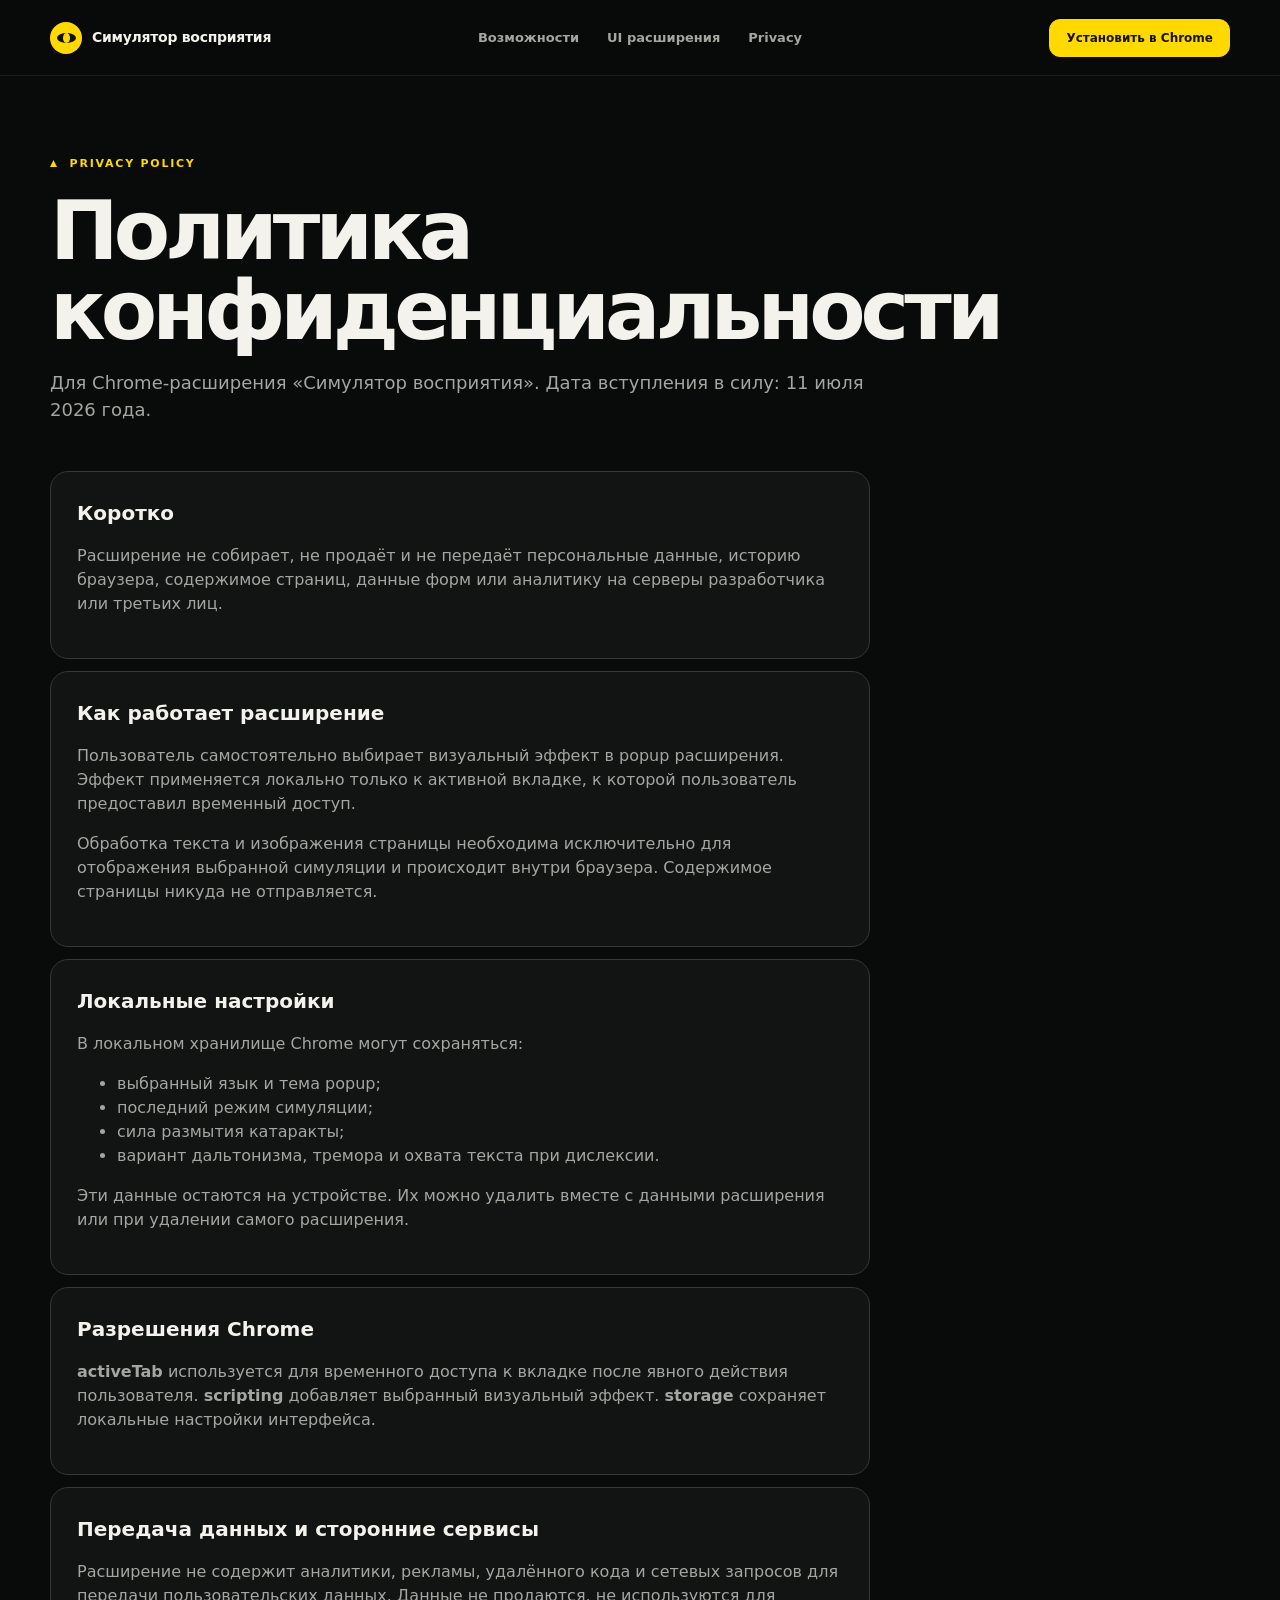
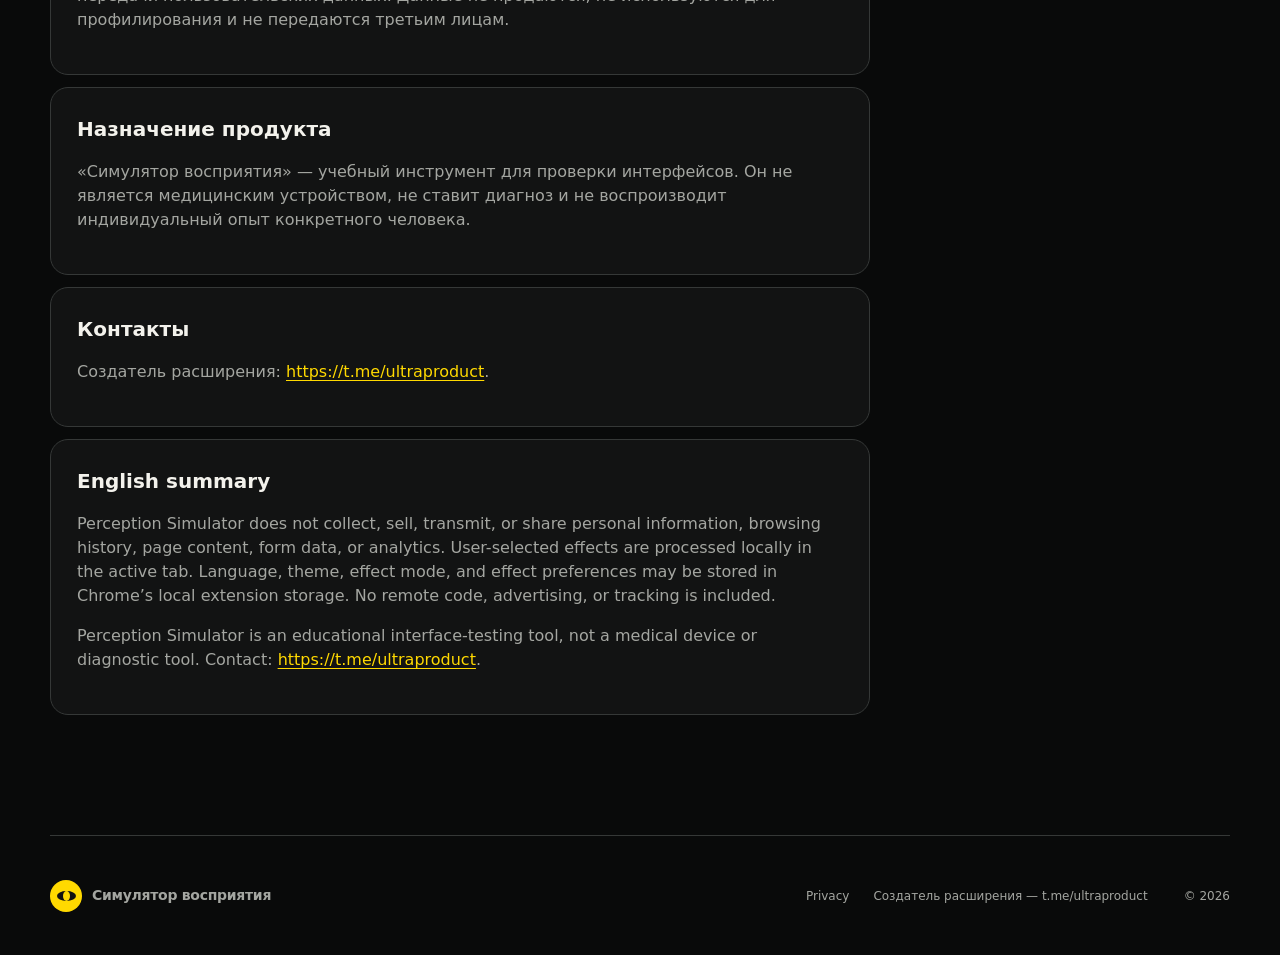
==== privacy.html @ e31cc420 "Add files via upload" ====
<!doctype html>
<html lang="ru">
  <head>
    <meta charset="utf-8">
    <meta name="viewport" content="width=device-width, initial-scale=1">
    <meta name="description" content="Политика конфиденциальности Chrome-расширения «Симулятор восприятия».">
    <meta name="theme-color" content="#0a0b0b">
    <title>Privacy — Симулятор восприятия</title>
    <link rel="stylesheet" href="styles.css">
  </head>
  <body>
    <header class="site-header">
      <a class="brand" href="./" aria-label="Симулятор восприятия — главная">
        <span class="brand-eye" aria-hidden="true"><i></i></span>
        <span>Симулятор восприятия</span>
      </a>
      <nav class="nav" aria-label="Основная навигация">
        <a href="./#features">Возможности</a>
        <a href="./#demo">UI расширения</a>
        <a href="privacy.html" aria-current="page">Privacy</a>
      </nav>
      <a class="button button--small" href="./">Установить в Chrome</a>
    </header>

    <main class="privacy-page section-shell">
      <header class="privacy-hero">
        <p class="kicker"><span></span> PRIVACY POLICY</p>
        <h1>Политика конфиденциальности</h1>
        <p>Для Chrome-расширения «Симулятор восприятия». Дата вступления в силу: 11 июля 2026 года.</p>
      </header>

      <div class="privacy-content">
        <section>
          <h2>Коротко</h2>
          <p>Расширение не собирает, не продаёт и не передаёт персональные данные, историю браузера, содержимое страниц, данные форм или аналитику на серверы разработчика или третьих лиц.</p>
        </section>
        <section>
          <h2>Как работает расширение</h2>
          <p>Пользователь самостоятельно выбирает визуальный эффект в popup расширения. Эффект применяется локально только к активной вкладке, к которой пользователь предоставил временный доступ.</p>
          <p>Обработка текста и изображения страницы необходима исключительно для отображения выбранной симуляции и происходит внутри браузера. Содержимое страницы никуда не отправляется.</p>
        </section>
        <section>
          <h2>Локальные настройки</h2>
          <p>В локальном хранилище Chrome могут сохраняться:</p>
          <ul>
            <li>выбранный язык и тема popup;</li>
            <li>последний режим симуляции;</li>
            <li>сила размытия катаракты;</li>
            <li>вариант дальтонизма, тремора и охвата текста при дислексии.</li>
          </ul>
          <p>Эти данные остаются на устройстве. Их можно удалить вместе с данными расширения или при удалении самого расширения.</p>
        </section>
        <section>
          <h2>Разрешения Chrome</h2>
          <p><strong>activeTab</strong> используется для временного доступа к вкладке после явного действия пользователя. <strong>scripting</strong> добавляет выбранный визуальный эффект. <strong>storage</strong> сохраняет локальные настройки интерфейса.</p>
        </section>
        <section>
          <h2>Передача данных и сторонние сервисы</h2>
          <p>Расширение не содержит аналитики, рекламы, удалённого кода и сетевых запросов для передачи пользовательских данных. Данные не продаются, не используются для профилирования и не передаются третьим лицам.</p>
        </section>
        <section>
          <h2>Назначение продукта</h2>
          <p>«Симулятор восприятия» — учебный инструмент для проверки интерфейсов. Он не является медицинским устройством, не ставит диагноз и не воспроизводит индивидуальный опыт конкретного человека.</p>
        </section>
        <section>
          <h2>Контакты</h2>
          <p>Создатель расширения: <a href="https://t.me/ultraproduct" target="_blank" rel="noopener noreferrer">https://t.me/ultraproduct</a>.</p>
        </section>

        <section lang="en">
          <h2>English summary</h2>
          <p>Perception Simulator does not collect, sell, transmit, or share personal information, browsing history, page content, form data, or analytics. User-selected effects are processed locally in the active tab. Language, theme, effect mode, and effect preferences may be stored in Chrome’s local extension storage. No remote code, advertising, or tracking is included.</p>
          <p>Perception Simulator is an educational interface-testing tool, not a medical device or diagnostic tool. Contact: <a href="https://t.me/ultraproduct" target="_blank" rel="noopener noreferrer">https://t.me/ultraproduct</a>.</p>
        </section>
      </div>
    </main>

    <footer class="footer section-shell">
      <a class="brand" href="./"><span class="brand-eye" aria-hidden="true"><i></i></span><span>Симулятор восприятия</span></a>
      <div class="footer-links">
        <a href="privacy.html">Privacy</a>
        <a href="https://t.me/ultraproduct" target="_blank" rel="noopener noreferrer">Создатель расширения — t.me/ultraproduct</a>
      </div>
      <p>© 2026</p>
    </footer>
  </body>
</html>
---- styles.css ----
:root {
  --bg: #090a0a;
  --surface: #121313;
  --surface-2: #191a1a;
  --border: #353837;
  --text: #f3f2ec;
  --muted: #a4a6a1;
  --yellow: #ffd900;
  --yellow-soft: #29250d;
  --max: 1180px;
}

* { box-sizing: border-box; }
html { scroll-behavior: smooth; }
body { margin: 0; background: var(--bg); color: var(--text); font: 16px/1.5 Inter, ui-sans-serif, system-ui, -apple-system, BlinkMacSystemFont, "Segoe UI", sans-serif; }
a { color: inherit; text-decoration: none; }
button, select, input { font: inherit; }
.section-shell { width: min(calc(100% - 40px), var(--max)); margin-inline: auto; }

.site-header { position: sticky; top: 0; z-index: 20; display: grid; grid-template-columns: 1fr auto 1fr; align-items: center; min-height: 76px; padding: 0 max(20px, calc((100vw - var(--max)) / 2)); border-bottom: 1px solid rgba(255,255,255,.08); background: rgba(9,10,10,.84); -webkit-backdrop-filter: blur(16px); backdrop-filter: blur(16px); }
.brand { display: inline-flex; align-items: center; gap: 10px; width: fit-content; font-size: 14px; font-weight: 800; letter-spacing: -.02em; }
.brand-eye { position: relative; display: grid; width: 32px; height: 32px; place-items: center; border-radius: 50%; background: var(--yellow); }
.brand-eye::before { content: ""; width: 19px; height: 10px; border-radius: 50%; background: #111; }
.brand-eye i { position: absolute; width: 7px; height: 10px; border-radius: 50%; background: var(--yellow); }
.nav { display: flex; gap: 28px; color: var(--muted); font-size: 13px; font-weight: 700; }
.nav a:hover { color: var(--text); }
.site-header > .button { justify-self: end; }

.button { display: inline-flex; min-height: 48px; align-items: center; justify-content: center; gap: 18px; padding: 0 22px; border: 1px solid var(--yellow); border-radius: 11px; background: var(--yellow); color: #181600; font-weight: 850; transition: transform .18s ease, background .18s ease; }
.button:hover { transform: translateY(-2px); }
.button--small { min-height: 38px; padding-inline: 16px; font-size: 12px; }
.button--secondary { border-color: var(--border); background: transparent; color: var(--text); }
.button--secondary:hover { border-color: var(--yellow); }
.kicker { margin: 0; color: var(--yellow); font-size: 11px; font-weight: 850; letter-spacing: .16em; }
.kicker span { display: inline-block; width: 7px; height: 7px; margin-right: 7px; background: currentColor; clip-path: polygon(50% 0, 100% 100%, 0 100%); }

.hero { display: grid; grid-template-columns: 1.02fr .98fr; min-height: 730px; align-items: center; gap: 70px; padding-block: 90px; }
.hero h1 { max-width: 680px; margin: 22px 0 22px; font-size: clamp(48px, 6.2vw, 84px); line-height: .96; letter-spacing: -.065em; }
.hero h1 em { color: var(--yellow); font-style: normal; }
.hero-lead { max-width: 610px; margin: 0; color: var(--muted); font-size: 19px; line-height: 1.58; }
.hero-actions { display: flex; flex-wrap: wrap; gap: 10px; margin-top: 34px; }
.trust-list { display: flex; flex-wrap: wrap; gap: 20px; margin: 24px 0 0; padding: 0; color: var(--muted); font-size: 12px; list-style: none; }
.trust-list li::before { content: "✓"; margin-right: 7px; color: var(--yellow); font-weight: 900; }
.hero-visual { position: relative; min-height: 590px; }
.spotlight { position: absolute; border-radius: 50%; filter: blur(1px); }
.spotlight--one { inset: 9% 4% auto auto; width: 410px; height: 410px; background: var(--yellow); opacity: .92; }
.spotlight--two { inset: auto auto 3% 0; width: 240px; height: 240px; border: 1px solid #4a451d; background: #1c1a0d; }
.mini-popup { position: absolute; top: 50%; left: 50%; width: min(410px, 92%); padding: 22px; border: 1px solid #444746; border-radius: 26px; background: rgba(12,13,13,.96); box-shadow: 0 28px 80px rgba(0,0,0,.48); transform: translate(-50%, -50%) rotate(2deg); }
.mini-top { display: flex; justify-content: space-between; color: var(--yellow); font-size: 9px; font-weight: 850; letter-spacing: .12em; }
.mini-top b { color: var(--muted); letter-spacing: 0; }
.mini-popup h2 { margin: 7px 0 18px; font-size: 23px; }
.mini-mode { display: flex; min-height: 70px; align-items: center; gap: 12px; margin-top: 8px; padding: 10px 14px; border: 1px solid #3c3f3e; border-radius: 17px; }
.mini-mode > span { display: grid; width: 44px; height: 44px; place-items: center; border-radius: 12px; background: #252727; }
.mini-mode div { display: grid; }
.mini-mode small { color: var(--muted); }
.mini-mode i { margin-left: auto; font-style: normal; font-weight: 900; }
.mini-mode.is-active { border-color: var(--yellow); background: var(--yellow); color: #171500; }
.mini-mode.is-active > span { background: rgba(0,0,0,.1); }
.mini-mode.is-active small { color: rgba(0,0,0,.62); }
.mini-diagnosis { margin-top: 15px; padding: 16px; border: 1px solid #3c3f3e; border-radius: 17px; }
.mini-diagnosis small { color: var(--yellow); font-weight: 850; letter-spacing: .1em; }
.mini-diagnosis b { display: block; margin-top: 10px; font-size: 18px; }
.mini-diagnosis p { margin: 6px 0 0; color: var(--muted); font-size: 12px; }

.features { display: grid; grid-template-columns: .72fr 1.28fr; gap: 70px; padding-block: 120px; border-top: 1px solid var(--border); }
.section-heading h2 { margin: 17px 0; font-size: clamp(38px, 4.5vw, 62px); line-height: 1.02; letter-spacing: -.055em; }
.section-heading > p:last-child { max-width: 540px; margin: 0; color: var(--muted); }
.feature-grid { display: grid; grid-template-columns: repeat(2, 1fr); gap: 12px; }
.feature-card { min-height: 250px; padding: 24px; border: 1px solid var(--border); border-radius: 20px; background: var(--surface); }
.feature-card--accent { background: var(--yellow); color: #171500; }
.feature-card h3 { margin: 52px 0 9px; font-size: 22px; letter-spacing: -.03em; }
.feature-card p { margin: 0; color: var(--muted); font-size: 14px; }
.feature-card--accent p { color: rgba(0,0,0,.65); }
.feature-number { font: 800 11px/1 ui-monospace, monospace; }

.demo-section { padding-block: 120px; }
.section-heading--center { max-width: 760px; margin: 0 auto 46px; text-align: center; }
.section-heading--center > p:last-child { margin-inline: auto; }
.extension-demo { width: min(100%, 470px); margin: 0 auto; padding: 18px 14px; border: 1px solid #404342; border-radius: 26px; background: #080909; color: #f4f3ee; box-shadow: 0 25px 90px rgba(0,0,0,.38); --demo-surface:#131414; --demo-border:#3e4241; --demo-text:#f4f3ee; --demo-muted:#a7a8a4; --demo-accent:#ffd900; --demo-ink:#171500; }
.extension-demo[data-demo-theme="light"] { background: #f5f4ef; color: #1a1b1a; --demo-surface:#fff; --demo-border:#cbcbc3; --demo-text:#1a1b1a; --demo-muted:#666863; --demo-accent:#333; --demo-ink:#fff; }
.demo-toolbar { display: flex; align-items: flex-start; justify-content: space-between; gap: 14px; }
.demo-toolbar small { color: var(--demo-accent); font-size: 9px; font-weight: 850; letter-spacing: .16em; }
.demo-toolbar h3 { margin: 3px 0 0; font-size: 23px; letter-spacing: -.04em; }
.demo-controls { display: flex; gap: 6px; }
.demo-controls select, .demo-controls button { height: 32px; border: 1px solid var(--demo-border); border-radius: 8px; background: var(--demo-surface); color: var(--demo-text); font-size: 12px; font-weight: 800; }
.demo-controls button { width: 32px; cursor: pointer; }
.demo-intro { margin: 13px 0 12px; color: var(--demo-muted); font-size: 12px; }
.demo-modes { display: grid; gap: 7px; }
.demo-mode { display: flex; min-height: 64px; align-items: center; gap: 11px; padding: 8px 13px; border: 2px solid var(--demo-border); border-radius: 16px; background: var(--demo-surface); color: var(--demo-text); text-align: left; cursor: pointer; }
.demo-mode:hover { border-color: var(--demo-muted); }
.demo-mode.is-selected { border-color: var(--demo-accent); background: var(--demo-accent); color: var(--demo-ink); }
.demo-mode-icon { display: grid; width: 42px; height: 42px; flex: 0 0 42px; place-items: center; border-radius: 11px; background: rgba(127,128,128,.18); }
.demo-mode-copy { display: grid; }
.demo-mode-copy b { font-size: 15px; }
.demo-mode-copy small { color: var(--demo-muted); font-size: 11px; }
.demo-mode.is-selected .demo-mode-copy small { color: color-mix(in srgb, var(--demo-ink) 68%, transparent); }
.demo-setting { margin-top: 10px; padding: 13px; border: 1px solid var(--demo-border); border-radius: 14px; background: var(--demo-surface); }
.demo-setting label { display: flex; justify-content: space-between; margin-bottom: 9px; color: var(--demo-muted); font-size: 11px; font-weight: 800; }
.demo-setting select, .demo-setting input { width: 100%; accent-color: var(--demo-accent); }
.demo-diagnosis { margin-top: 12px; padding: 16px; border: 2px solid var(--demo-border); border-radius: 18px; background: var(--demo-surface); }
.demo-diagnosis > small { color: var(--demo-accent); font-size: 9px; font-weight: 850; letter-spacing: .12em; }
.demo-diagnosis h4 { margin: 12px 0 7px; font-size: 21px; }
.demo-diagnosis p { margin: 0; color: var(--demo-muted); font-size: 13px; }
.demo-diagnosis button { width: 100%; min-height: 38px; margin-top: 12px; border: 1px solid var(--demo-accent); border-radius: 9px; background: transparent; color: var(--demo-accent); font-size: 11px; font-weight: 850; cursor: pointer; }
#demo-advice { margin-top: 10px; padding: 11px; border-left: 3px solid var(--demo-accent); border-radius: 8px; background: color-mix(in srgb, var(--demo-accent) 8%, transparent); color: var(--demo-muted); font-size: 12px; }

.privacy-callout { display: flex; align-items: end; justify-content: space-between; gap: 40px; margin-block: 80px; padding: 52px; border: 1px solid var(--border); border-radius: 26px; background: var(--surface); }
.privacy-callout h2 { margin: 12px 0; font-size: clamp(32px, 4vw, 52px); letter-spacing: -.05em; }
.privacy-callout p:last-child { max-width: 700px; margin: 0; color: var(--muted); }
.privacy-callout .button { flex: 0 0 auto; }
.final-cta { margin-block: 100px; padding: 90px 30px; border-radius: 30px; background: var(--yellow); color: #171500; text-align: center; }
.final-cta .kicker { color: #171500; }
.final-cta h2 { margin: 18px 0 12px; font-size: clamp(48px, 6vw, 78px); line-height: .98; letter-spacing: -.06em; }
.final-cta > p:not(.kicker) { margin: 0 0 26px; color: rgba(0,0,0,.65); }
.final-cta .button { border-color: #171500; background: #171500; color: var(--yellow); }
.footer { display: grid; grid-template-columns: 1fr auto auto; align-items: center; gap: 36px; min-height: 120px; border-top: 1px solid var(--border); color: var(--muted); font-size: 12px; }
.footer-links { display: flex; gap: 24px; }
.footer a:hover { color: var(--text); }

.privacy-page { min-height: calc(100vh - 196px); padding-block: 80px 120px; }
.privacy-hero { max-width: 820px; margin-bottom: 48px; }
.privacy-hero h1 { margin: 18px 0; font-size: clamp(48px, 7vw, 82px); line-height: .98; letter-spacing: -.06em; }
.privacy-hero p:last-child { color: var(--muted); font-size: 18px; }
.privacy-content { max-width: 820px; }
.privacy-content section { margin-top: 12px; padding: 26px; border: 1px solid var(--border); border-radius: 18px; background: var(--surface); }
.privacy-content h2 { margin: 0 0 10px; font-size: 20px; }
.privacy-content p, .privacy-content li { color: var(--muted); }
.privacy-content a { color: var(--yellow); text-decoration: underline; text-underline-offset: 3px; }

@media (max-width: 900px) {
  .site-header { grid-template-columns: 1fr auto; }
  .nav { display: none; }
  .hero { grid-template-columns: 1fr; gap: 20px; padding-top: 70px; }
  .hero-visual { min-height: 620px; }
  .features { grid-template-columns: 1fr; }
  .privacy-callout { align-items: flex-start; flex-direction: column; }
  .footer { grid-template-columns: 1fr; gap: 18px; padding-block: 30px; }
}

@media (max-width: 620px) {
  .section-shell { width: min(calc(100% - 24px), var(--max)); }
  .site-header { min-height: 66px; padding-inline: 12px; }
  .site-header .brand span:last-child { display: none; }
  .site-header > .button { min-height: 36px; padding-inline: 12px; font-size: 11px; }
  .hero { min-height: auto; padding-block: 60px; }
  .hero h1 { font-size: 49px; }
  .hero-lead { font-size: 16px; }
  .hero-actions .button { width: 100%; }
  .hero-visual { min-height: 560px; }
  .spotlight--one { width: 310px; height: 310px; }
  .mini-popup { width: 100%; padding: 15px; transform: translate(-50%, -50%); }
  .features, .demo-section { padding-block: 80px; }
  .feature-grid { grid-template-columns: 1fr; }
  .feature-card { min-height: 220px; }
  .extension-demo { border-radius: 20px; }
  .privacy-callout { margin-block: 40px; padding: 28px; }
  .final-cta { margin-block: 60px; padding: 60px 18px; }
  .footer-links { align-items: flex-start; flex-direction: column; gap: 10px; }
}

@media (prefers-reduced-motion: reduce) {
  html { scroll-behavior: auto; }
  *, *::before, *::after { transition: none !important; }
}
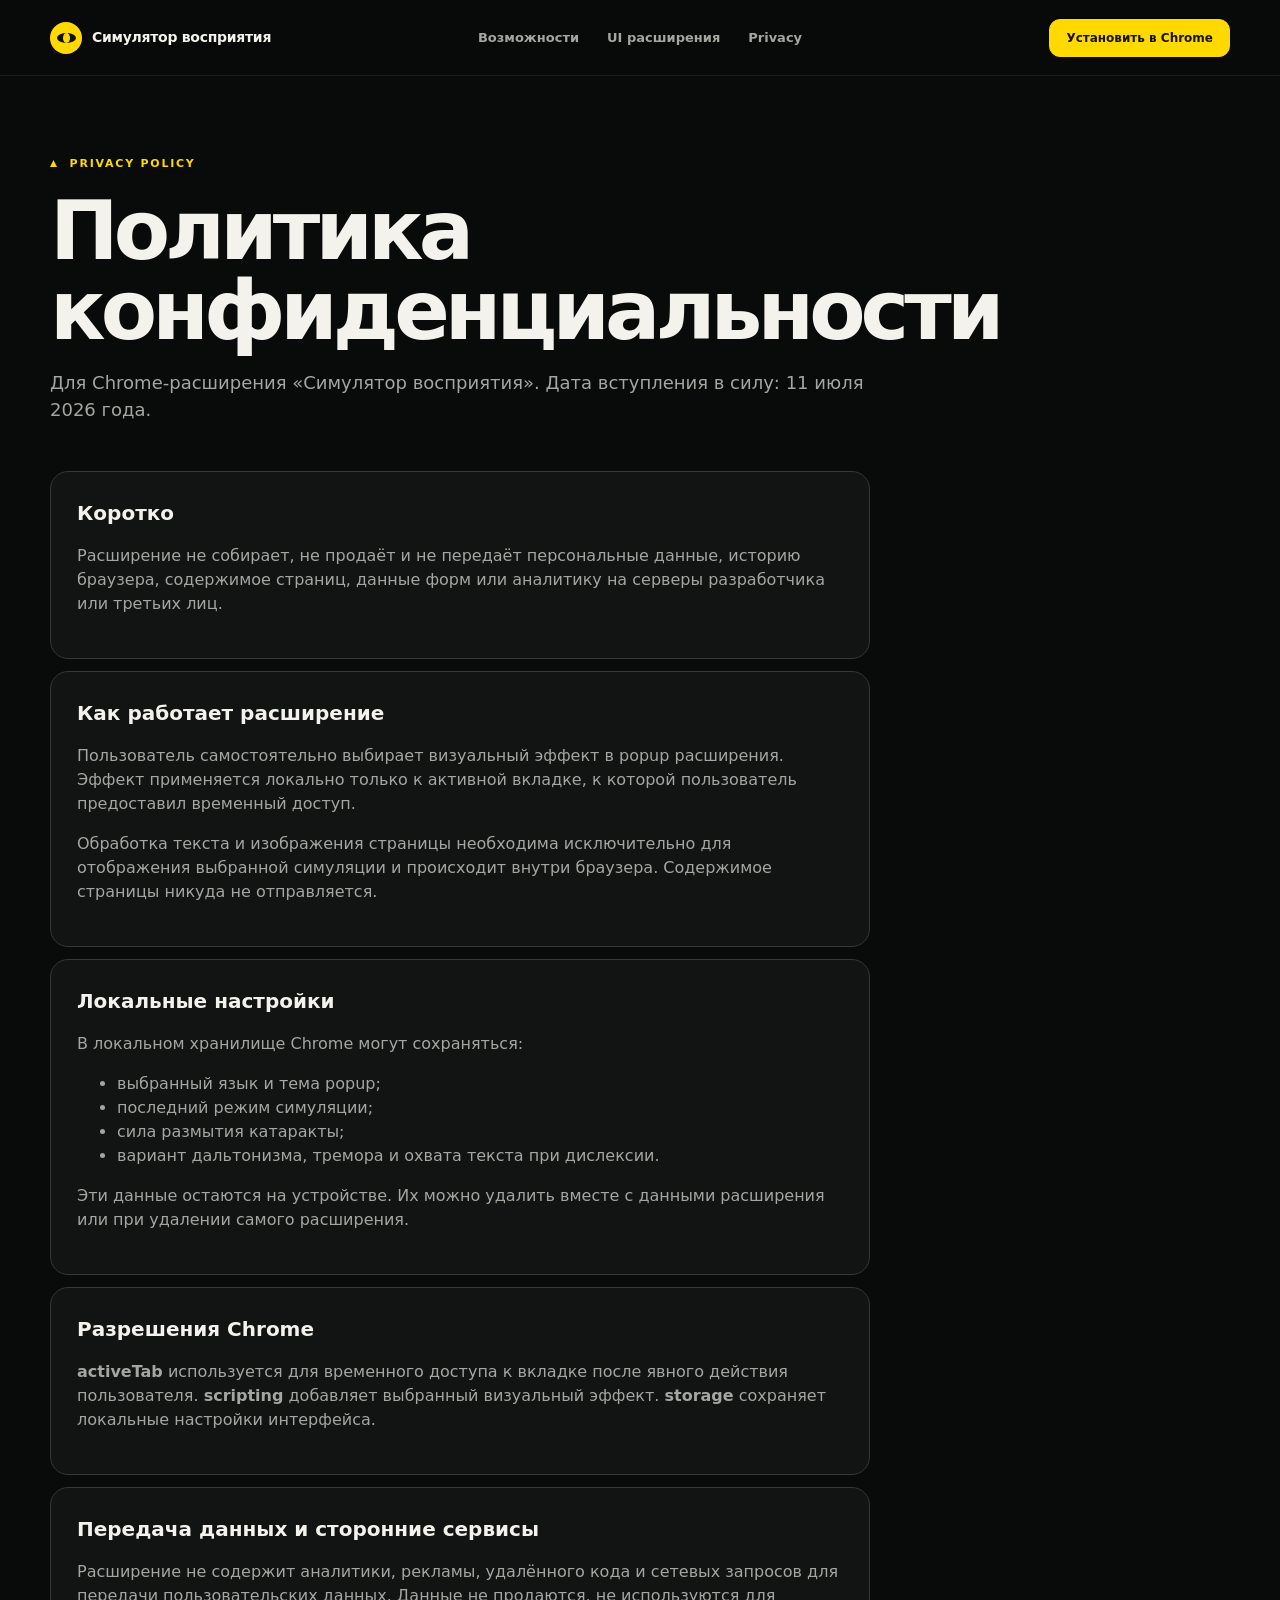
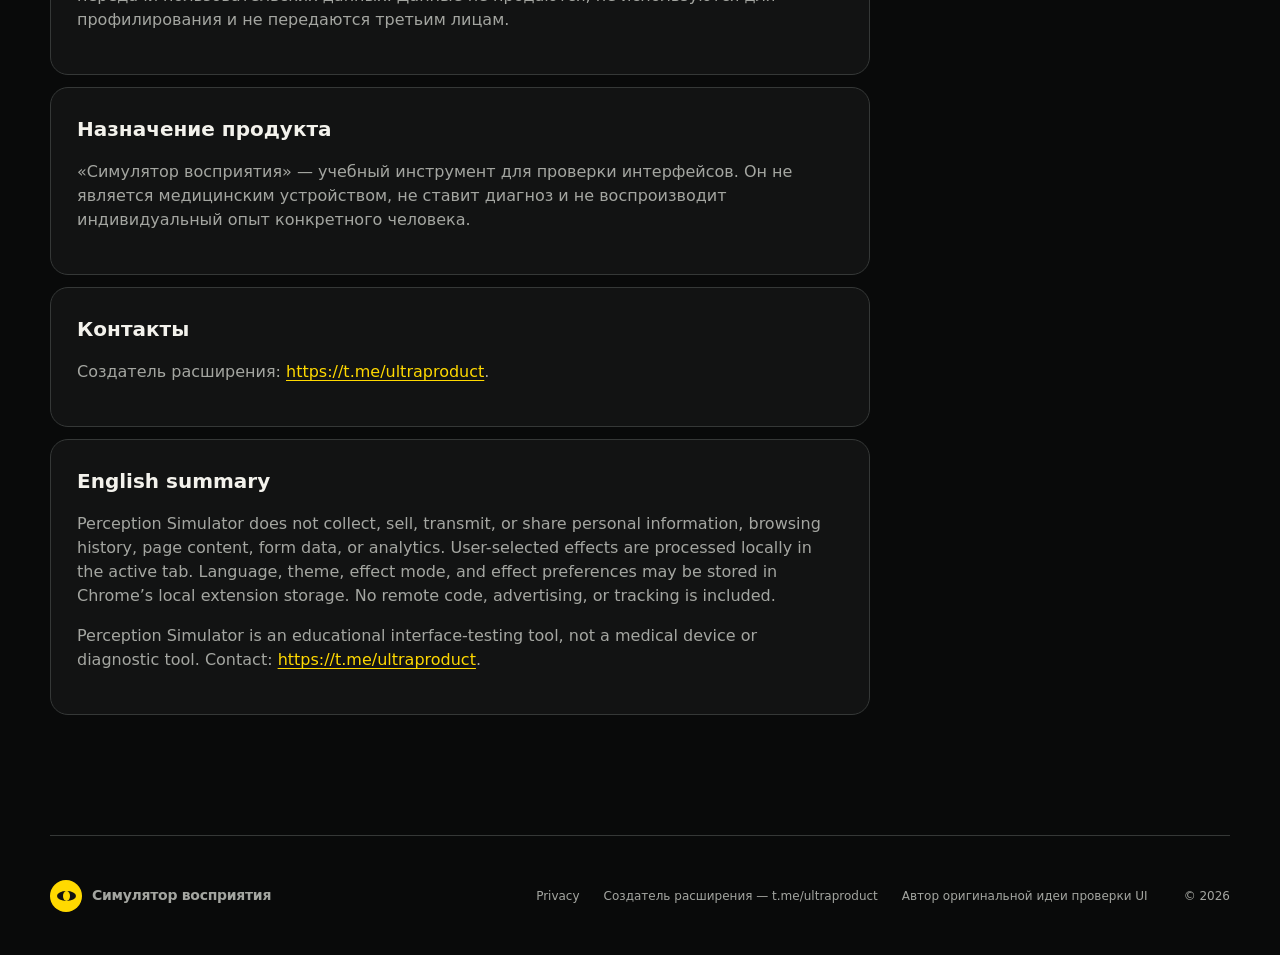
==== commit fb5480a1: "Update privacy.html" ====
--- a/privacy.html
+++ b/privacy.html
@@ -80,6 +80,9 @@
       <div class="footer-links">
         <a href="privacy.html">Privacy</a>
         <a href="https://t.me/ultraproduct" target="_blank" rel="noopener noreferrer">Создатель расширения — t.me/ultraproduct</a>
+        <a href="https://viktoriafilippova.github.io/perception-simulato/" target="_blank" rel="noopener noreferrer">Автор оригинальной идеи проверки UI</a>
+
+        
       </div>
       <p>© 2026</p>
     </footer>
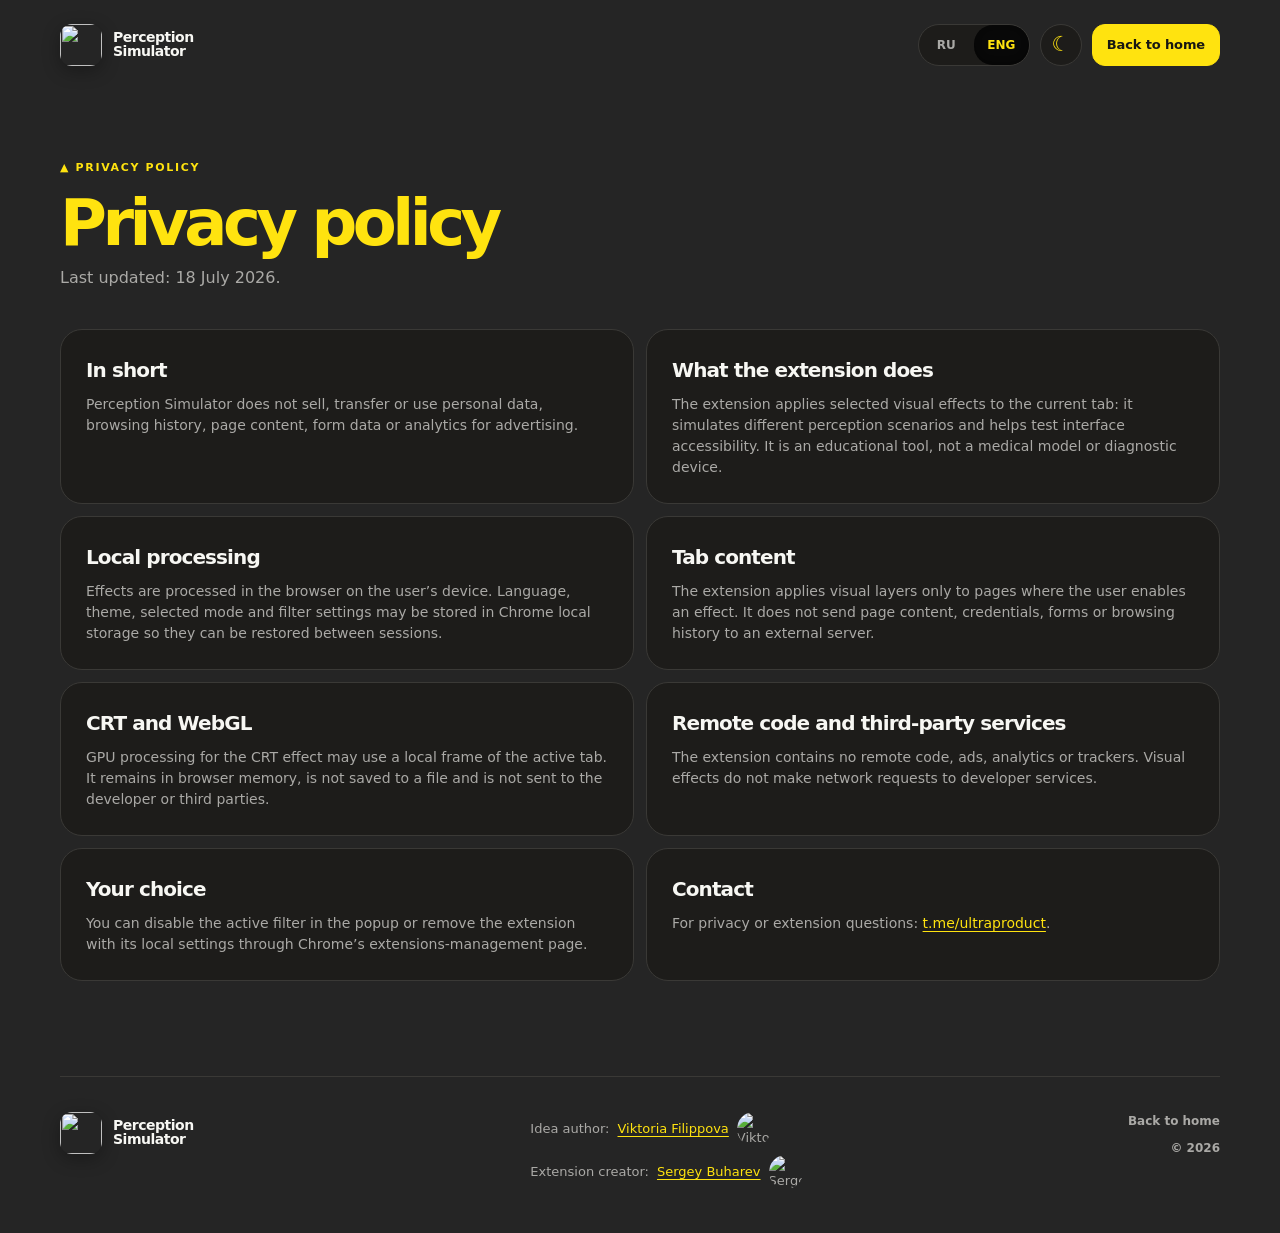
==== commit 25663b4c: "Add files via upload" ====
--- a/privacy.html
+++ b/privacy.html
@@ -3,88 +3,44 @@
   <head>
     <meta charset="utf-8">
     <meta name="viewport" content="width=device-width, initial-scale=1">
-    <meta name="description" content="Политика конфиденциальности Chrome-расширения «Симулятор восприятия».">
-    <meta name="theme-color" content="#0a0b0b">
-    <title>Privacy — Симулятор восприятия</title>
+    <meta name="description" content="Политика конфиденциальности Perception Simulator.">
+    <meta name="theme-color" content="#252525">
+    <title>Политика конфиденциальности — Perception Simulator</title>
+    <link rel="icon" type="image/png" href="assets/logo.png">
     <link rel="stylesheet" href="styles.css">
   </head>
-  <body>
-    <header class="site-header">
-      <a class="brand" href="./" aria-label="Симулятор восприятия — главная">
-        <span class="brand-eye" aria-hidden="true"><i></i></span>
-        <span>Симулятор восприятия</span>
-      </a>
-      <nav class="nav" aria-label="Основная навигация">
-        <a href="./#features">Возможности</a>
-        <a href="./#demo">UI расширения</a>
-        <a href="privacy.html" aria-current="page">Privacy</a>
-      </nav>
-      <a class="button button--small" href="./">Установить в Chrome</a>
+  <body data-theme="dark" data-page="privacy">
+    <header class="header shell">
+      <a class="brand" href="./" data-i18n-aria-label="brandAria"><img src="assets/logo.png" width="42" height="42" alt=""><span>Perception<br>Simulator</span></a>
+      <div class="header-actions">
+        <div class="language-toggle" role="group" data-i18n-aria-label="languageAria">
+          <button type="button" data-language-choice="ru" aria-pressed="true">RU</button>
+          <button type="button" data-language-choice="en" aria-pressed="false">ENG</button>
+        </div>
+        <button id="theme-toggle" class="theme-toggle" type="button" data-i18n-aria-label="themeAria" data-i18n-title="themeAria" title="Переключить тему">☾</button>
+        <a class="button button--compact" href="./" data-i18n="home">На главную</a>
+      </div>
     </header>
-
-    <main class="privacy-page section-shell">
-      <header class="privacy-hero">
-        <p class="kicker"><span></span> PRIVACY POLICY</p>
-        <h1>Политика конфиденциальности</h1>
-        <p>Для Chrome-расширения «Симулятор восприятия». Дата вступления в силу: 11 июля 2026 года.</p>
-      </header>
-
-      <div class="privacy-content">
-        <section>
-          <h2>Коротко</h2>
-          <p>Расширение не собирает, не продаёт и не передаёт персональные данные, историю браузера, содержимое страниц, данные форм или аналитику на серверы разработчика или третьих лиц.</p>
-        </section>
-        <section>
-          <h2>Как работает расширение</h2>
-          <p>Пользователь самостоятельно выбирает визуальный эффект в popup расширения. Эффект применяется локально только к активной вкладке, к которой пользователь предоставил временный доступ.</p>
-          <p>Обработка текста и изображения страницы необходима исключительно для отображения выбранной симуляции и происходит внутри браузера. Содержимое страницы никуда не отправляется.</p>
-        </section>
-        <section>
-          <h2>Локальные настройки</h2>
-          <p>В локальном хранилище Chrome могут сохраняться:</p>
-          <ul>
-            <li>выбранный язык и тема popup;</li>
-            <li>последний режим симуляции;</li>
-            <li>сила размытия катаракты;</li>
-            <li>вариант дальтонизма, тремора и охвата текста при дислексии.</li>
-          </ul>
-          <p>Эти данные остаются на устройстве. Их можно удалить вместе с данными расширения или при удалении самого расширения.</p>
-        </section>
-        <section>
-          <h2>Разрешения Chrome</h2>
-          <p><strong>activeTab</strong> используется для временного доступа к вкладке после явного действия пользователя. <strong>scripting</strong> добавляет выбранный визуальный эффект. <strong>storage</strong> сохраняет локальные настройки интерфейса.</p>
-        </section>
-        <section>
-          <h2>Передача данных и сторонние сервисы</h2>
-          <p>Расширение не содержит аналитики, рекламы, удалённого кода и сетевых запросов для передачи пользовательских данных. Данные не продаются, не используются для профилирования и не передаются третьим лицам.</p>
-        </section>
-        <section>
-          <h2>Назначение продукта</h2>
-          <p>«Симулятор восприятия» — учебный инструмент для проверки интерфейсов. Он не является медицинским устройством, не ставит диагноз и не воспроизводит индивидуальный опыт конкретного человека.</p>
-        </section>
-        <section>
-          <h2>Контакты</h2>
-          <p>Создатель расширения: <a href="https://t.me/ultraproduct" target="_blank" rel="noopener noreferrer">https://t.me/ultraproduct</a>.</p>
-        </section>
-
-        <section lang="en">
-          <h2>English summary</h2>
-          <p>Perception Simulator does not collect, sell, transmit, or share personal information, browsing history, page content, form data, or analytics. User-selected effects are processed locally in the active tab. Language, theme, effect mode, and effect preferences may be stored in Chrome’s local extension storage. No remote code, advertising, or tracking is included.</p>
-          <p>Perception Simulator is an educational interface-testing tool, not a medical device or diagnostic tool. Contact: <a href="https://t.me/ultraproduct" target="_blank" rel="noopener noreferrer">https://t.me/ultraproduct</a>.</p>
-        </section>
+    <main class="shell privacy-page">
+      <p class="eyebrow">▲ PRIVACY POLICY</p>
+      <h1><span data-i18n="privacyLink">Политика конфиденциальности</span></h1>
+      <p class="privacy-lead" data-i18n="privacyUpdate">Последнее обновление: 18 июля 2026 года.</p>
+      <div class="policy-grid">
+        <section><h2 data-i18n="privacyShortTitle">Коротко</h2><p data-i18n="privacyShortCopy">Perception Simulator не продаёт, не передаёт и не использует для рекламы персональные данные, историю просмотров, содержимое страниц, данные форм или аналитику.</p></section>
+        <section><h2 data-i18n="privacyDoesTitle">Что делает расширение</h2><p data-i18n="privacyDoesCopy">Расширение накладывает выбранные визуальные эффекты на текущую вкладку: симулирует разные сценарии восприятия и помогает проверять доступность интерфейсов. Это учебный инструмент, а не медицинская модель и не средство диагностики.</p></section>
+        <section><h2 data-i18n="privacyLocalTitle">Локальная обработка</h2><p data-i18n="privacyLocalCopy">Обработка эффектов происходит в браузере на устройстве пользователя. Настройки — язык, тема, выбранный режим и параметры фильтров — могут храниться в локальном хранилище Chrome, чтобы восстанавливаться между запусками.</p></section>
+        <section><h2 data-i18n="privacyTabsTitle">Содержимое вкладок</h2><p data-i18n="privacyTabsCopy">Расширение применяет визуальные слои к страницам, на которых пользователь включает эффект. Оно не отправляет содержимое страниц, учётные данные, формы или историю просмотров на внешний сервер.</p></section>
+        <section><h2 data-i18n="privacyCrtTitle">CRT и WebGL</h2><p data-i18n="privacyCrtCopy">Для GPU-обработки CRT-эффекта может использоваться локальный кадр активной вкладки. Он остаётся в памяти браузера, не сохраняется в файл и не передаётся разработчику или третьим лицам.</p></section>
+        <section><h2 data-i18n="privacyRemoteTitle">Удалённый код и сторонние сервисы</h2><p data-i18n="privacyRemoteCopy">В расширении нет удалённого кода, рекламы, аналитики или трекеров. Для работы визуальных эффектов не выполняются сетевые запросы к сервисам разработчика.</p></section>
+        <section><h2 data-i18n="privacyChoiceTitle">Ваш выбор</h2><p data-i18n="privacyChoiceCopy">Вы можете отключить активный фильтр в popup или удалить расширение вместе с его локальными настройками через страницу управления расширениями Chrome.</p></section>
+        <section><h2 data-i18n="privacyContactTitle">Контакт</h2><p><span data-i18n="privacyContactPrefix">По вопросам приватности и работы расширения:</span> <a href="https://t.me/ultraproduct" target="_blank" rel="noopener noreferrer">t.me/ultraproduct</a>.</p></section>
       </div>
     </main>
-
-    <footer class="footer section-shell">
-      <a class="brand" href="./"><span class="brand-eye" aria-hidden="true"><i></i></span><span>Симулятор восприятия</span></a>
-      <div class="footer-links">
-        <a href="privacy.html">Privacy</a>
-        <a href="https://t.me/ultraproduct" target="_blank" rel="noopener noreferrer">Создатель расширения — t.me/ultraproduct</a>
-        <a href="https://viktoriafilippova.github.io/perception-simulato/" target="_blank" rel="noopener noreferrer">Автор оригинальной идеи проверки UI</a>
-
-        
-      </div>
-      <p>© 2026</p>
+    <footer class="footer shell">
+      <div class="footer-brand"><a class="brand" href="./"><img src="assets/logo.png" width="42" height="42" alt=""><span>Perception<br>Simulator</span></a></div>
+      <div class="authors" data-i18n-aria-label="authorsAria"><p><span data-i18n="ideaAuthor">Автор идеи:</span> <a href="https://t.me/Kikodoc" target="_blank" rel="noopener noreferrer">Viktoria Filippova</a><img src="assets/author-viktoria.jpg" alt="Viktoria Filippova"></p><p><span data-i18n="extensionAuthor">Создатель расширения:</span> <a href="https://t.me/ultraproduct" target="_blank" rel="noopener noreferrer">Sergey Buharev</a><img src="assets/author-sergey.jpg" alt="Sergey Buharev"></p></div>
+      <div class="footer-links"><a href="./" data-i18n="home">На главную</a><span>© 2026</span></div>
     </footer>
+    <script src="site.js"></script>
   </body>
 </html>
--- a/styles.css
+++ b/styles.css
@@ -1,164 +1,179 @@
 :root {
-  --bg: #090a0a;
-  --surface: #121313;
-  --surface-2: #191a1a;
-  --border: #353837;
-  --text: #f3f2ec;
-  --muted: #a4a6a1;
-  --yellow: #ffd900;
-  --yellow-soft: #29250d;
-  --max: 1180px;
+  color-scheme: dark;
+  --bg: #252525;
+  --surface: #1d1c1a;
+  --surface-soft: #201f1a;
+  --text: #f7f7f3;
+  --muted: #aaa9a6;
+  --accent: #ffe30f;
+  --accent-ink: #171712;
+  --line: #3a3936;
+  --subtle: rgba(255,255,255,.055);
 }
 
 * { box-sizing: border-box; }
 html { scroll-behavior: smooth; }
-body { margin: 0; background: var(--bg); color: var(--text); font: 16px/1.5 Inter, ui-sans-serif, system-ui, -apple-system, BlinkMacSystemFont, "Segoe UI", sans-serif; }
+body {
+  min-width: 320px; margin: 0; background: var(--bg); color: var(--text);
+  font: 16px/1.5 Inter, ui-sans-serif, system-ui, -apple-system, BlinkMacSystemFont, "Segoe UI", sans-serif;
+}
+body[data-theme="light"] {
+  color-scheme: light;
+  --bg: #f1f0ed; --surface: #fff; --surface-soft: #f9f8f5; --text: #222; --muted: #666561;
+  --accent: #333; --accent-ink: #fff; --line: #d7d5d0; --subtle: rgba(0,0,0,.04);
+}
 a { color: inherit; text-decoration: none; }
-button, select, input { font: inherit; }
-.section-shell { width: min(calc(100% - 40px), var(--max)); margin-inline: auto; }
+button { font: inherit; }
+.shell { width: min(1160px, calc(100% - 48px)); margin-inline: auto; }
+.header { min-height: 90px; display: flex; align-items: center; justify-content: space-between; gap: 22px; }
+.brand { display: inline-flex; align-items: center; gap: 11px; color: var(--text); font-size: 14px; font-weight: 850; line-height: .98; letter-spacing: -.035em; }
+.brand img { width: 42px; height: 42px; border-radius: 12px; box-shadow: 0 5px 18px rgba(0,0,0,.3); }
+.nav { display: flex; align-items: center; gap: 25px; color: var(--muted); font-size: 14px; font-weight: 700; }
+.nav a:hover, .footer a:hover { color: var(--accent); }
+.header-actions { display: flex; align-items: center; gap: 10px; }
+.language-toggle {
+  display: grid; grid-template-columns: 1fr 1fr; width: 112px; height: 42px; overflow: hidden;
+  border: 1px solid var(--line); border-radius: 21px; background: var(--surface);
+}
+.language-toggle button {
+  border: 0; border-radius: 19px; background: transparent; color: var(--muted); font: inherit; font-size: 12px;
+  font-weight: 850; cursor: pointer; transition: color .2s ease, background .2s ease, box-shadow .2s ease;
+}
+.language-toggle button.is-selected { background: #080808; color: var(--accent); box-shadow: inset 0 -2px 6px rgba(0,0,0,.35); }
+body[data-theme="light"] .language-toggle button.is-selected { background: #fff; box-shadow: 0 1px 4px rgba(0,0,0,.1); }
+.theme-toggle {
+  display: grid; width: 42px; height: 42px; place-items: center; padding: 0; border: 1px solid var(--line); border-radius: 50%;
+  background: var(--surface); color: var(--accent); font-size: 21px; cursor: pointer;
+}
+.button {
+  display: inline-flex; min-height: 50px; align-items: center; justify-content: center; gap: 10px; padding: 0 19px;
+  border: 1px solid var(--accent); border-radius: 13px; background: var(--accent); color: var(--accent-ink);
+  font-size: 14px; font-weight: 850; letter-spacing: -.01em; transition: transform .2s ease, box-shadow .2s ease;
+}
+.button:hover { transform: translateY(-2px); box-shadow: 0 10px 22px rgba(0,0,0,.17); }
+.button--compact { min-height: 42px; padding-inline: 14px; font-size: 13px; }
+.button--ghost { border-color: var(--line); background: var(--surface); color: var(--text); }
+.hero { display: grid; grid-template-columns: minmax(0, .92fr) minmax(450px, .8fr); gap: 72px; align-items: center; padding: 72px 0 104px; }
+.eyebrow { margin: 0 0 15px; color: var(--accent); font-size: 11px; font-weight: 900; letter-spacing: .15em; }
+h1, h2, h3, p { margin-top: 0; }
+h1 { max-width: 650px; margin-bottom: 22px; font-size: clamp(42px, 5vw, 69px); line-height: .97; letter-spacing: -.07em; }
+h1 span, .privacy-page h1 span { color: var(--accent); }
+.lead { max-width: 560px; margin-bottom: 27px; color: var(--muted); font-size: 18px; line-height: 1.5; }
+.hero-actions { display: flex; flex-wrap: wrap; gap: 11px; }
+.facts { display: flex; flex-wrap: wrap; gap: 8px; margin: 27px 0 0; padding: 0; list-style: none; }
+.facts li { padding: 6px 9px; border: 1px solid var(--line); border-radius: 7px; color: var(--muted); font-size: 11px; font-weight: 750; }
+.popup-preview { padding: 25px; border: 1px solid var(--line); border-radius: 33px; background: linear-gradient(145deg, var(--surface) 0%, var(--surface-soft) 100%); box-shadow: 0 22px 50px rgba(0,0,0,.23), inset 0 1px 0 rgba(255,255,255,.06); }
+.preview-top { display: flex; align-items: center; justify-content: space-between; gap: 14px; margin-bottom: 19px; }
+.preview-top p { margin: 0; font-size: 26px; font-weight: 860; letter-spacing: -.05em; }
+.preview-top div { display: flex; overflow: hidden; border: 1px solid var(--line); border-radius: 19px; background: #111; }
+.preview-top span, .preview-top b { display: grid; min-width: 40px; height: 34px; place-items: center; font-size: 13px; }
+.preview-top span { background: #000; color: var(--accent); border-radius: 17px; }
+.preview-top b { color: var(--muted); font-size: 18px; }
+.preview-grid { display: grid; grid-template-columns: 1fr 1fr; gap: 10px; }
+.preview-note { margin: -8px 0 15px; color: var(--muted); font-size: 11px; line-height: 1.35; }
+.preview-mode { display: grid; min-height: 112px; place-items: center; align-content: center; gap: 8px; padding: 10px; border: 1px solid transparent; border-radius: 21px; background: linear-gradient(180deg, var(--surface) 0%, var(--surface-soft) 100%); color: var(--text); box-shadow: 0 5px 12px rgba(0,0,0,.12), inset 0 -8px 13px rgba(0,0,0,.18); font: inherit; text-align: center; cursor: pointer; transition: transform .2s ease, border-color .2s ease, color .2s ease, box-shadow .2s ease; }
+.preview-mode img { width: 66px; height: 42px; object-fit: contain; }
+.preview-mode b { font-size: 13px; letter-spacing: -.03em; }
+.preview-mode.is-active { border: 2px solid var(--accent); color: var(--accent); }
+.preview-mode:hover, .preview-mode:focus-visible { transform: translateY(-2px); outline: none; border-color: var(--accent); }
+body[data-theme="light"] .preview-mode img { filter: brightness(0); }
+body[data-theme="light"] .preview-mode.is-active img { filter: none; }
+.preview-diagnosis { margin-top: 13px; padding: 18px; border-radius: 19px; background: #151515; color: #f8f8f4; }
+.preview-diagnosis small { color: #ffe30f; font-size: 9px; font-weight: 900; letter-spacing: .14em; }
+.preview-diagnosis h2 { margin: 7px 0; font-size: 20px; letter-spacing: -.04em; }
+.preview-diagnosis h2 span { color: #ffe30f; }
+.preview-diagnosis p { margin: 0; color: #c5c4bf; font-size: 13px; line-height: 1.4; }
+.section { display: grid; grid-template-columns: minmax(260px, .72fr) minmax(0, 1fr); gap: 64px; padding: 88px 0; border-top: 1px solid var(--line); }
+.section-copy h2, .privacy-card h2, .final h2 { margin-bottom: 16px; font-size: clamp(34px, 4vw, 51px); line-height: 1; letter-spacing: -.065em; }
+.section-copy > p:last-child, .privacy-card p { color: var(--muted); }
+.use-case-grid { display: grid; grid-template-columns: 1fr 1fr; gap: 12px; }
+.use-case-grid article { min-height: 193px; padding: 23px; border: 1px solid var(--line); border-radius: 23px; background: var(--surface); box-shadow: inset 0 1px 0 rgba(255,255,255,.05); }
+.use-case-grid span { color: var(--accent); font-size: 11px; font-weight: 900; letter-spacing: .12em; }
+.use-case-grid h3 { margin: 27px 0 8px; font-size: 20px; letter-spacing: -.045em; }
+.use-case-grid p { margin: 0; color: var(--muted); font-size: 13px; line-height: 1.45; }
+.modes-section { display: block; }
+.section-copy--wide { max-width: 600px; margin-bottom: 34px; }
+.mode-list { display: grid; grid-template-columns: 1fr 1fr; gap: 11px; }
+.mode-list-note { margin: -18px 0 22px; color: var(--muted); font-size: 13px; }
+.mode-list article { display: flex; align-items: center; gap: 16px; min-height: 122px; padding: 20px; border: 1px solid var(--line); border-radius: 22px; background: var(--surface); cursor: pointer; transition: transform .2s ease, border-color .2s ease, box-shadow .2s ease; }
+.mode-list article:hover, .mode-list article:focus-visible { transform: translateY(-2px); border-color: var(--accent); outline: none; box-shadow: 0 11px 24px rgba(0,0,0,.12); }
+.mode-list article.is-active { border-color: var(--accent); box-shadow: inset 0 0 0 1px var(--accent); }
+.mode-list article img { flex: 0 0 66px; width: 66px; height: 42px; object-fit: contain; }
+.mode-list h3 { margin: 0 0 5px; font-size: 18px; letter-spacing: -.04em; }
+.mode-list p { margin: 0; color: var(--muted); font-size: 13px; line-height: 1.4; }
+body[data-theme="light"] .mode-list img { filter: brightness(0); }
+.privacy-card { display: flex; align-items: center; justify-content: space-between; gap: 40px; margin: 24px auto 86px; padding: 43px; border: 1px solid var(--line); border-radius: 30px; background: linear-gradient(135deg, var(--surface), var(--surface-soft)); }
+.privacy-card > div { max-width: 670px; }
+.privacy-card h2 { margin-bottom: 14px; }
+.privacy-card p { margin-bottom: 0; }
+.final { padding: 77px 0 95px; text-align: center; }
+.final h2 { margin-bottom: 27px; }
+.footer { display: grid; grid-template-columns: 1.05fr 1.35fr auto; gap: 25px; align-items: start; padding: 35px 0 44px; border-top: 1px solid var(--line); }
+.footer-brand p { max-width: 290px; margin: 14px 0 0; color: var(--muted); font-size: 11px; line-height: 1.4; }
+.authors { display: grid; gap: 9px; }
+.authors p { display: flex; align-items: center; flex-wrap: wrap; gap: 8px; margin: 0; color: var(--muted); font-size: 13px; }
+.authors a { color: var(--accent); text-decoration: underline; text-underline-offset: 3px; }
+.authors img { width: 34px; height: 34px; border-radius: 50%; object-fit: cover; }
+.footer-links { display: grid; justify-items: end; gap: 9px; color: var(--muted); font-size: 12px; font-weight: 700; }
 
-.site-header { position: sticky; top: 0; z-index: 20; display: grid; grid-template-columns: 1fr auto 1fr; align-items: center; min-height: 76px; padding: 0 max(20px, calc((100vw - var(--max)) / 2)); border-bottom: 1px solid rgba(255,255,255,.08); background: rgba(9,10,10,.84); -webkit-backdrop-filter: blur(16px); backdrop-filter: blur(16px); }
-.brand { display: inline-flex; align-items: center; gap: 10px; width: fit-content; font-size: 14px; font-weight: 800; letter-spacing: -.02em; }
-.brand-eye { position: relative; display: grid; width: 32px; height: 32px; place-items: center; border-radius: 50%; background: var(--yellow); }
-.brand-eye::before { content: ""; width: 19px; height: 10px; border-radius: 50%; background: #111; }
-.brand-eye i { position: absolute; width: 7px; height: 10px; border-radius: 50%; background: var(--yellow); }
-.nav { display: flex; gap: 28px; color: var(--muted); font-size: 13px; font-weight: 700; }
-.nav a:hover { color: var(--text); }
-.site-header > .button { justify-self: end; }
+/* Demonstration effects are isolated to the landing content so the reset stays usable. */
+.site-content { min-height: 100vh; transition: filter .45s ease, transform .45s ease; }
+.site-content[data-site-mode="colorblind"] { filter: grayscale(1) contrast(.9); }
+.site-content[data-site-mode="cataract"] { filter: blur(2.3px) contrast(.78) saturate(.72) sepia(.16) brightness(1.06); }
+.site-content[data-site-mode="drunk"] { filter: blur(1.4px) saturate(.76) contrast(.9); animation: site-drunk-drift 4.4s ease-in-out infinite alternate; }
+.site-content[data-site-mode="dyslexia"] :is(h1, h2, h3, p, li, .button, .nav a) { animation: site-dyslexia-wobble 1.5s ease-in-out infinite alternate; }
+.site-content[data-site-mode="dyslexia"] :is(h1, h2, h3, p, li, .button, .nav a):nth-child(2n) { animation-delay: -.65s; }
+.site-content[data-site-mode="dyslexia"] :is(h1, h2, h3, p, li, .button, .nav a):nth-child(3n) { animation-duration: 1.15s; }
+.site-content [data-tremor-jolt] { translate: var(--site-tremor-x, 0) var(--site-tremor-y, 0); transition: translate .17s ease-out; }
 
-.button { display: inline-flex; min-height: 48px; align-items: center; justify-content: center; gap: 18px; padding: 0 22px; border: 1px solid var(--yellow); border-radius: 11px; background: var(--yellow); color: #181600; font-weight: 850; transition: transform .18s ease, background .18s ease; }
-.button:hover { transform: translateY(-2px); }
-.button--small { min-height: 38px; padding-inline: 16px; font-size: 12px; }
-.button--secondary { border-color: var(--border); background: transparent; color: var(--text); }
-.button--secondary:hover { border-color: var(--yellow); }
-.kicker { margin: 0; color: var(--yellow); font-size: 11px; font-weight: 850; letter-spacing: .16em; }
-.kicker span { display: inline-block; width: 7px; height: 7px; margin-right: 7px; background: currentColor; clip-path: polygon(50% 0, 100% 100%, 0 100%); }
+#site-effect-overlay { position: fixed; z-index: 1000; inset: 0; visibility: hidden; pointer-events: none; opacity: 0; transition: opacity .3s ease; }
+#site-effect-overlay[data-mode="tunnel"] { visibility: visible; opacity: 1; background: radial-gradient(circle 145px at var(--site-pointer-x, 50%) var(--site-pointer-y, 50%), rgba(0,0,0,0) 0 72%, rgba(0,0,0,.22) 84%, rgba(0,0,0,.8) 100%); -webkit-backdrop-filter: blur(2px); backdrop-filter: blur(2px); }
+#site-effect-overlay[data-mode="drunk"] { visibility: visible; opacity: 1; background: radial-gradient(circle 185px at var(--site-pointer-x, 50%) var(--site-pointer-y, 50%), rgba(10,10,8,0) 0 56%, rgba(14,14,10,.22) 74%, rgba(13,13,10,.58) 100%); -webkit-backdrop-filter: blur(3px) saturate(.78); backdrop-filter: blur(3px) saturate(.78); animation: site-drunk-overlay 7s ease-in-out infinite alternate; }
+#site-effect-overlay[data-mode="crt"] { visibility: visible; opacity: .68; background: repeating-linear-gradient(to bottom, rgba(255,255,255,.08) 0 1px, rgba(0,0,0,.15) 1px 3px), radial-gradient(ellipse at center, transparent 42%, rgba(0,0,0,.58) 100%); box-shadow: inset 0 0 9vw rgba(0,0,0,.64); mix-blend-mode: multiply; animation: site-crt-flicker .16s steps(2, end) infinite; }
+.site-filter-reset { position: fixed; z-index: 1100; right: 24px; bottom: 24px; min-height: 52px; padding: 0 22px; border: 1px solid #ffe30f; border-radius: 15px; background: #ffe30f; color: #171712; box-shadow: 0 10px 30px rgba(0,0,0,.27); font: 850 15px/1 Inter, ui-sans-serif, system-ui, sans-serif; cursor: pointer; transition: transform .2s ease, box-shadow .2s ease; }
+.site-filter-reset:hover, .site-filter-reset:focus-visible { transform: translateY(-2px); box-shadow: 0 14px 34px rgba(0,0,0,.35); outline: none; }
+body[data-theme="light"] .site-filter-reset { border-color: #333; background: #333; color: #fff; }
 
-.hero { display: grid; grid-template-columns: 1.02fr .98fr; min-height: 730px; align-items: center; gap: 70px; padding-block: 90px; }
-.hero h1 { max-width: 680px; margin: 22px 0 22px; font-size: clamp(48px, 6.2vw, 84px); line-height: .96; letter-spacing: -.065em; }
-.hero h1 em { color: var(--yellow); font-style: normal; }
-.hero-lead { max-width: 610px; margin: 0; color: var(--muted); font-size: 19px; line-height: 1.58; }
-.hero-actions { display: flex; flex-wrap: wrap; gap: 10px; margin-top: 34px; }
-.trust-list { display: flex; flex-wrap: wrap; gap: 20px; margin: 24px 0 0; padding: 0; color: var(--muted); font-size: 12px; list-style: none; }
-.trust-list li::before { content: "✓"; margin-right: 7px; color: var(--yellow); font-weight: 900; }
-.hero-visual { position: relative; min-height: 590px; }
-.spotlight { position: absolute; border-radius: 50%; filter: blur(1px); }
-.spotlight--one { inset: 9% 4% auto auto; width: 410px; height: 410px; background: var(--yellow); opacity: .92; }
-.spotlight--two { inset: auto auto 3% 0; width: 240px; height: 240px; border: 1px solid #4a451d; background: #1c1a0d; }
-.mini-popup { position: absolute; top: 50%; left: 50%; width: min(410px, 92%); padding: 22px; border: 1px solid #444746; border-radius: 26px; background: rgba(12,13,13,.96); box-shadow: 0 28px 80px rgba(0,0,0,.48); transform: translate(-50%, -50%) rotate(2deg); }
-.mini-top { display: flex; justify-content: space-between; color: var(--yellow); font-size: 9px; font-weight: 850; letter-spacing: .12em; }
-.mini-top b { color: var(--muted); letter-spacing: 0; }
-.mini-popup h2 { margin: 7px 0 18px; font-size: 23px; }
-.mini-mode { display: flex; min-height: 70px; align-items: center; gap: 12px; margin-top: 8px; padding: 10px 14px; border: 1px solid #3c3f3e; border-radius: 17px; }
-.mini-mode > span { display: grid; width: 44px; height: 44px; place-items: center; border-radius: 12px; background: #252727; }
-.mini-mode div { display: grid; }
-.mini-mode small { color: var(--muted); }
-.mini-mode i { margin-left: auto; font-style: normal; font-weight: 900; }
-.mini-mode.is-active { border-color: var(--yellow); background: var(--yellow); color: #171500; }
-.mini-mode.is-active > span { background: rgba(0,0,0,.1); }
-.mini-mode.is-active small { color: rgba(0,0,0,.62); }
-.mini-diagnosis { margin-top: 15px; padding: 16px; border: 1px solid #3c3f3e; border-radius: 17px; }
-.mini-diagnosis small { color: var(--yellow); font-weight: 850; letter-spacing: .1em; }
-.mini-diagnosis b { display: block; margin-top: 10px; font-size: 18px; }
-.mini-diagnosis p { margin: 6px 0 0; color: var(--muted); font-size: 12px; }
-
-.features { display: grid; grid-template-columns: .72fr 1.28fr; gap: 70px; padding-block: 120px; border-top: 1px solid var(--border); }
-.section-heading h2 { margin: 17px 0; font-size: clamp(38px, 4.5vw, 62px); line-height: 1.02; letter-spacing: -.055em; }
-.section-heading > p:last-child { max-width: 540px; margin: 0; color: var(--muted); }
-.feature-grid { display: grid; grid-template-columns: repeat(2, 1fr); gap: 12px; }
-.feature-card { min-height: 250px; padding: 24px; border: 1px solid var(--border); border-radius: 20px; background: var(--surface); }
-.feature-card--accent { background: var(--yellow); color: #171500; }
-.feature-card h3 { margin: 52px 0 9px; font-size: 22px; letter-spacing: -.03em; }
-.feature-card p { margin: 0; color: var(--muted); font-size: 14px; }
-.feature-card--accent p { color: rgba(0,0,0,.65); }
-.feature-number { font: 800 11px/1 ui-monospace, monospace; }
-
-.demo-section { padding-block: 120px; }
-.section-heading--center { max-width: 760px; margin: 0 auto 46px; text-align: center; }
-.section-heading--center > p:last-child { margin-inline: auto; }
-.extension-demo { width: min(100%, 470px); margin: 0 auto; padding: 18px 14px; border: 1px solid #404342; border-radius: 26px; background: #080909; color: #f4f3ee; box-shadow: 0 25px 90px rgba(0,0,0,.38); --demo-surface:#131414; --demo-border:#3e4241; --demo-text:#f4f3ee; --demo-muted:#a7a8a4; --demo-accent:#ffd900; --demo-ink:#171500; }
-.extension-demo[data-demo-theme="light"] { background: #f5f4ef; color: #1a1b1a; --demo-surface:#fff; --demo-border:#cbcbc3; --demo-text:#1a1b1a; --demo-muted:#666863; --demo-accent:#333; --demo-ink:#fff; }
-.demo-toolbar { display: flex; align-items: flex-start; justify-content: space-between; gap: 14px; }
-.demo-toolbar small { color: var(--demo-accent); font-size: 9px; font-weight: 850; letter-spacing: .16em; }
-.demo-toolbar h3 { margin: 3px 0 0; font-size: 23px; letter-spacing: -.04em; }
-.demo-controls { display: flex; gap: 6px; }
-.demo-controls select, .demo-controls button { height: 32px; border: 1px solid var(--demo-border); border-radius: 8px; background: var(--demo-surface); color: var(--demo-text); font-size: 12px; font-weight: 800; }
-.demo-controls button { width: 32px; cursor: pointer; }
-.demo-intro { margin: 13px 0 12px; color: var(--demo-muted); font-size: 12px; }
-.demo-modes { display: grid; gap: 7px; }
-.demo-mode { display: flex; min-height: 64px; align-items: center; gap: 11px; padding: 8px 13px; border: 2px solid var(--demo-border); border-radius: 16px; background: var(--demo-surface); color: var(--demo-text); text-align: left; cursor: pointer; }
-.demo-mode:hover { border-color: var(--demo-muted); }
-.demo-mode.is-selected { border-color: var(--demo-accent); background: var(--demo-accent); color: var(--demo-ink); }
-.demo-mode-icon { display: grid; width: 42px; height: 42px; flex: 0 0 42px; place-items: center; border-radius: 11px; background: rgba(127,128,128,.18); }
-.demo-mode-copy { display: grid; }
-.demo-mode-copy b { font-size: 15px; }
-.demo-mode-copy small { color: var(--demo-muted); font-size: 11px; }
-.demo-mode.is-selected .demo-mode-copy small { color: color-mix(in srgb, var(--demo-ink) 68%, transparent); }
-.demo-setting { margin-top: 10px; padding: 13px; border: 1px solid var(--demo-border); border-radius: 14px; background: var(--demo-surface); }
-.demo-setting label { display: flex; justify-content: space-between; margin-bottom: 9px; color: var(--demo-muted); font-size: 11px; font-weight: 800; }
-.demo-setting select, .demo-setting input { width: 100%; accent-color: var(--demo-accent); }
-.demo-diagnosis { margin-top: 12px; padding: 16px; border: 2px solid var(--demo-border); border-radius: 18px; background: var(--demo-surface); }
-.demo-diagnosis > small { color: var(--demo-accent); font-size: 9px; font-weight: 850; letter-spacing: .12em; }
-.demo-diagnosis h4 { margin: 12px 0 7px; font-size: 21px; }
-.demo-diagnosis p { margin: 0; color: var(--demo-muted); font-size: 13px; }
-.demo-diagnosis button { width: 100%; min-height: 38px; margin-top: 12px; border: 1px solid var(--demo-accent); border-radius: 9px; background: transparent; color: var(--demo-accent); font-size: 11px; font-weight: 850; cursor: pointer; }
-#demo-advice { margin-top: 10px; padding: 11px; border-left: 3px solid var(--demo-accent); border-radius: 8px; background: color-mix(in srgb, var(--demo-accent) 8%, transparent); color: var(--demo-muted); font-size: 12px; }
-
-.privacy-callout { display: flex; align-items: end; justify-content: space-between; gap: 40px; margin-block: 80px; padding: 52px; border: 1px solid var(--border); border-radius: 26px; background: var(--surface); }
-.privacy-callout h2 { margin: 12px 0; font-size: clamp(32px, 4vw, 52px); letter-spacing: -.05em; }
-.privacy-callout p:last-child { max-width: 700px; margin: 0; color: var(--muted); }
-.privacy-callout .button { flex: 0 0 auto; }
-.final-cta { margin-block: 100px; padding: 90px 30px; border-radius: 30px; background: var(--yellow); color: #171500; text-align: center; }
-.final-cta .kicker { color: #171500; }
-.final-cta h2 { margin: 18px 0 12px; font-size: clamp(48px, 6vw, 78px); line-height: .98; letter-spacing: -.06em; }
-.final-cta > p:not(.kicker) { margin: 0 0 26px; color: rgba(0,0,0,.65); }
-.final-cta .button { border-color: #171500; background: #171500; color: var(--yellow); }
-.footer { display: grid; grid-template-columns: 1fr auto auto; align-items: center; gap: 36px; min-height: 120px; border-top: 1px solid var(--border); color: var(--muted); font-size: 12px; }
-.footer-links { display: flex; gap: 24px; }
-.footer a:hover { color: var(--text); }
-
-.privacy-page { min-height: calc(100vh - 196px); padding-block: 80px 120px; }
-.privacy-hero { max-width: 820px; margin-bottom: 48px; }
-.privacy-hero h1 { margin: 18px 0; font-size: clamp(48px, 7vw, 82px); line-height: .98; letter-spacing: -.06em; }
-.privacy-hero p:last-child { color: var(--muted); font-size: 18px; }
-.privacy-content { max-width: 820px; }
-.privacy-content section { margin-top: 12px; padding: 26px; border: 1px solid var(--border); border-radius: 18px; background: var(--surface); }
-.privacy-content h2 { margin: 0 0 10px; font-size: 20px; }
-.privacy-content p, .privacy-content li { color: var(--muted); }
-.privacy-content a { color: var(--yellow); text-decoration: underline; text-underline-offset: 3px; }
-
-@media (max-width: 900px) {
-  .site-header { grid-template-columns: 1fr auto; }
-  .nav { display: none; }
-  .hero { grid-template-columns: 1fr; gap: 20px; padding-top: 70px; }
-  .hero-visual { min-height: 620px; }
-  .features { grid-template-columns: 1fr; }
-  .privacy-callout { align-items: flex-start; flex-direction: column; }
-  .footer { grid-template-columns: 1fr; gap: 18px; padding-block: 30px; }
-}
-
-@media (max-width: 620px) {
-  .section-shell { width: min(calc(100% - 24px), var(--max)); }
-  .site-header { min-height: 66px; padding-inline: 12px; }
-  .site-header .brand span:last-child { display: none; }
-  .site-header > .button { min-height: 36px; padding-inline: 12px; font-size: 11px; }
-  .hero { min-height: auto; padding-block: 60px; }
-  .hero h1 { font-size: 49px; }
-  .hero-lead { font-size: 16px; }
-  .hero-actions .button { width: 100%; }
-  .hero-visual { min-height: 560px; }
-  .spotlight--one { width: 310px; height: 310px; }
-  .mini-popup { width: 100%; padding: 15px; transform: translate(-50%, -50%); }
-  .features, .demo-section { padding-block: 80px; }
-  .feature-grid { grid-template-columns: 1fr; }
-  .feature-card { min-height: 220px; }
-  .extension-demo { border-radius: 20px; }
-  .privacy-callout { margin-block: 40px; padding: 28px; }
-  .final-cta { margin-block: 60px; padding: 60px 18px; }
-  .footer-links { align-items: flex-start; flex-direction: column; gap: 10px; }
-}
+@keyframes site-drunk-drift { from { transform: translate3d(-3px, 1px, 0) rotate(-.08deg); } to { transform: translate3d(4px, -2px, 0) rotate(.08deg); } }
+@keyframes site-drunk-overlay { from { -webkit-backdrop-filter: blur(1px) saturate(.82); backdrop-filter: blur(1px) saturate(.82); } to { -webkit-backdrop-filter: blur(8px) saturate(.66); backdrop-filter: blur(8px) saturate(.66); } }
+@keyframes site-dyslexia-wobble { from { transform: translate(0, 0) rotate(0); } to { transform: translate(1px, -1px) rotate(.28deg); } }
+@keyframes site-crt-flicker { from { opacity: .64; } to { opacity: .72; } }
 
 @media (prefers-reduced-motion: reduce) {
-  html { scroll-behavior: auto; }
-  *, *::before, *::after { transition: none !important; }
+  .site-content, .site-content[data-site-mode="drunk"], .site-content[data-site-mode="dyslexia"] :is(h1, h2, h3, p, li, .button, .nav a), #site-effect-overlay { animation: none; transition: none; }
 }
+.privacy-page { padding: 70px 0 95px; }
+.privacy-page h1 { margin-bottom: 12px; }
+.privacy-lead { color: var(--muted); }
+.policy-grid { display: grid; grid-template-columns: 1fr 1fr; gap: 12px; margin-top: 39px; }
+.policy-grid section { padding: 25px; border: 1px solid var(--line); border-radius: 22px; background: var(--surface); }
+.policy-grid h2 { margin-bottom: 9px; font-size: 20px; letter-spacing: -.045em; }
+.policy-grid p { margin: 0; color: var(--muted); font-size: 14px; }
+.policy-grid a { color: var(--accent); text-decoration: underline; text-underline-offset: 3px; }
+@media (max-width: 850px) {
+  .header { flex-wrap: wrap; padding: 18px 0; }
+  .nav { order: 3; width: 100%; justify-content: space-between; }
+  .hero, .section { grid-template-columns: 1fr; gap: 38px; }
+  .hero { padding-top: 42px; }
+  .popup-preview { max-width: 560px; width: 100%; margin-inline: auto; }
+  .privacy-card { align-items: flex-start; flex-direction: column; }
+  .footer { grid-template-columns: 1fr; }
+  .footer-links { justify-items: start; }
+}
+@media (max-width: 570px) {
+  .shell { width: min(100% - 30px, 1160px); }
+  .nav { font-size: 12px; gap: 10px; }
+  .button--compact { display: none; }
+  .hero { padding-bottom: 68px; }
+  h1 { font-size: 45px; }
+  .lead { font-size: 16px; }
+  .popup-preview { padding: 16px; border-radius: 25px; }
+  .preview-top p { font-size: 21px; }
+  .preview-mode { min-height: 96px; border-radius: 17px; }
+  .preview-mode b { font-size: 11px; }
+  .language-toggle { width: 100px; }
+  .site-filter-reset { right: 15px; bottom: 15px; min-height: 48px; padding-inline: 17px; }
+  .use-case-grid, .mode-list, .policy-grid { grid-template-columns: 1fr; }
+  .section { padding: 62px 0; }
+  .privacy-card { margin-bottom: 62px; padding: 27px; }
+}
